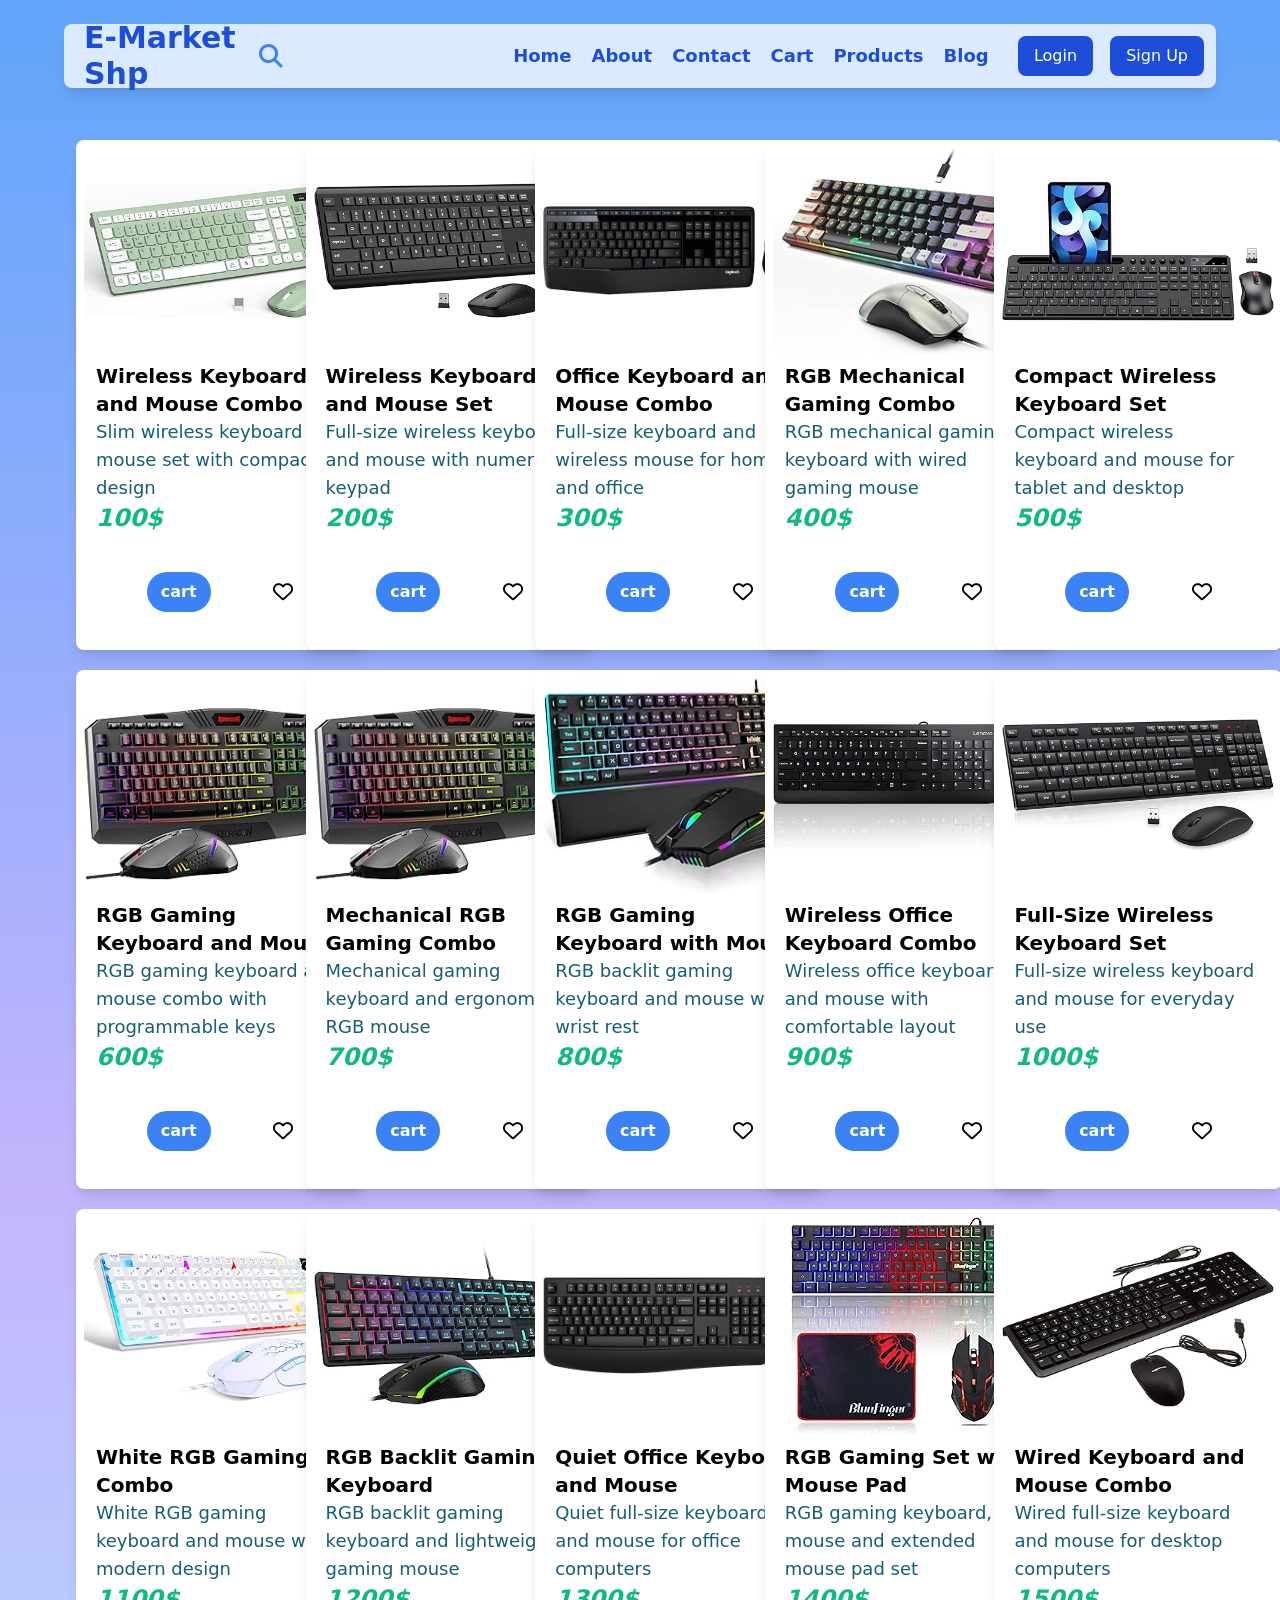
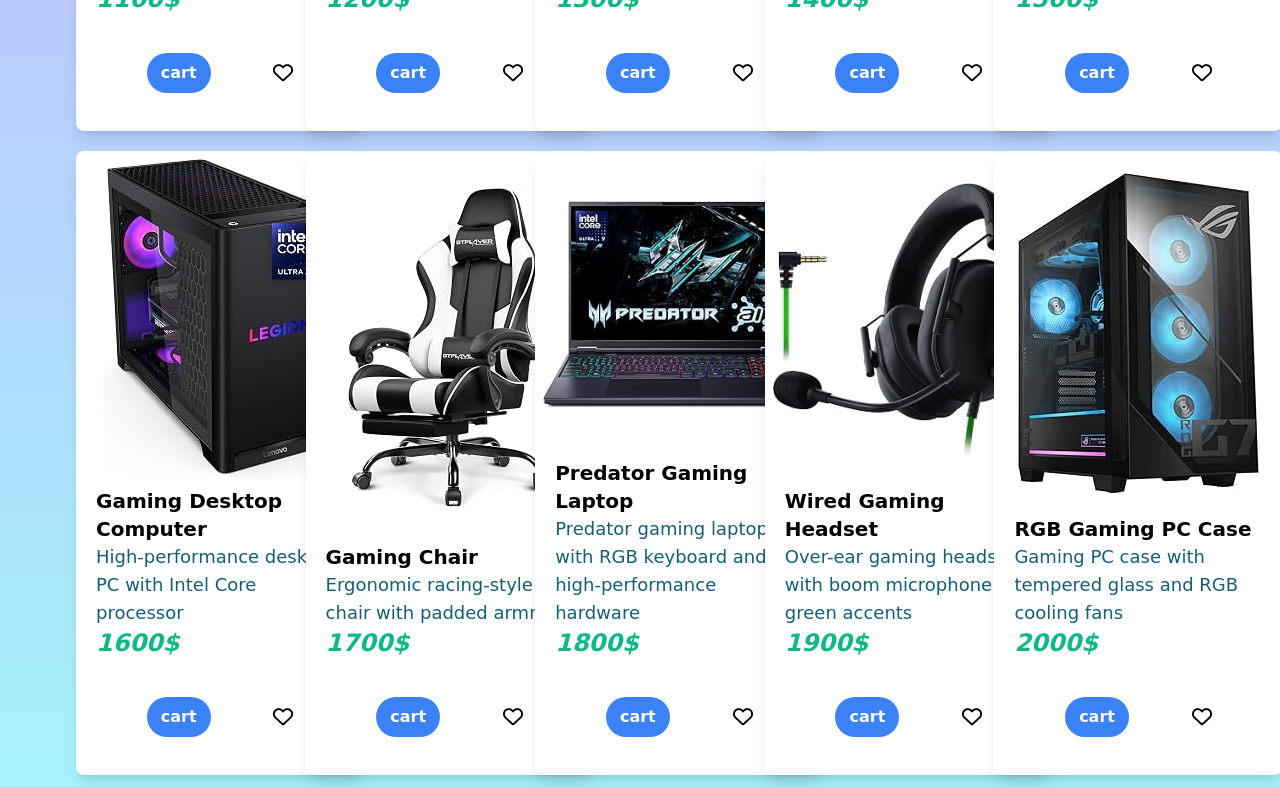
==== index.html @ ade0d56a "Initial e-market project" ====
<!DOCTYPE html>
<html lang="en">
<head>
    
    <link rel="stylesheet" href="css/style.css">
    <link rel="stylesheet" href="css/all.css">
    <meta charset="UTF-8">
    <meta name="viewport" content="width=device-width, initial-scale=1.0">
    <title>Document</title>
    <script src="js/tailwind.js"></script>
    
</head>
<body class="bg-gradient-to-b from-blue-400 via-violet-300 to-cyan-200 w-full min-h-[2000px] ">
    <main class="w-[90%] h-16 rounded-lg shadow-lg fixed left-[5%] top-6 bg-blue-100 px-3 flex items-center">
        <div class="logo-main h-full w-[24%] pl-2 text-3xl font-extrabold text-blue-700 flex items-center">E-Market Shp</div>
        <div class="search-box relative w-96 h-full bg-blue-100 rounded-3xl flex items-center p-1" id="searchBox"><button type="button" class="search-button" id="searchButton" aria-label="Open search"><i class="fa-solid fa-magnifying-glass font-bold text-2xl mx-2 text-blue-500"></i></button><input type="search" class="search-input w-full bg-blue-100 outline-0 focus:outline-none px-3" id="searchInput" aria-label="Search products"></div>
        <div class="list-main w-[45%] h-full px-4 ">
            <ul class="flex justify-center items-center h-full text-lg font-semibold text-blue-700 text-center ">
                <li class="ml-5 cursor-pointer"><a href="index.html">Home</a></li>
                <li class="ml-5 cursor-pointer">About</li>
                <li class="ml-5 cursor-pointer">Contact</li>
                <li class="ml-5 cursor-pointer"><a href="cartproducts.html">Cart</a></li>
                <li class="ml-5 cursor-pointer">Products</li>
                <li class="ml-5 cursor-pointer">Blog</li>
            </ul>
        </div>
        <div class="user-main h-full w-[30%] flex justify-end items-center">
            <div class="user-info hidden flex items-center justify-around" id="userInfo">
                <div class="cart relative flex items-center flex-col">
                    <i class="fas fa-shopping-cart relative text-2xl text-blue-600 mx-2 cursor-pointer hover:text-blue-800 active:text-blue-300" id="cartShowMena"></i>
                <div id="showCart" class="show-cart absolute w-[250px] rounded-2xl min-h-[80px] bg-white shadow-xl  hidden p-4 left-[-75px] max-h-[500px] overflow-y-auto top-8">
                        <div class="mass-empty m-2 text-md text-center text-black font-extralight capitalize" id="nameOfProducts">your cart is empty</div>
                        <button class="bg-blue-500 text-white px-4 py-2 rounded-lg hover:bg-blue-600 active:bg-blue-300 ml-[14%]" ><a href="cartproducts.html">Show All Products</a></button>
                    </div>
                </div>
                <i class="fa-solid fa-circle-user text-2xl text-blue-500 mx-2"></i>
                <div class="text-lg font-semibold text-blue-700" id="userInfoName"></div>
                <button class="bg-red-500 text-white px-4 py-2 m-2 rounded-lg hover:bg-red-600 active:bg-red-300" id="logoutButton">Logout</button>
            </div>
            <div class="linls " id="linksHome">
                <button class="bg-blue-700 text-white px-4 py-2 rounded-lg hover:bg-blue-800 active:bg-blue-300"><a href="login.html">Login</a></button>
            <button class="bg-blue-700 text-white px-4 py-2 rounded-lg ml-3 hover:bg-blue-800 active:bg-blue-300"><a href="register.html">Sign Up</a></button>
            </div>
        </div>
    </main>
    <section class="main-products w-[90%] min-h-[400px] m-auto p-3 mt-32">
        <div class="products-container grid grid-cols-5 gap-5" id="productsContainer">
            
        </div>
    </section>
    <script src="js/script.js"></script>
</body>
</html>
---- css/style.css ----
@import "tailwindcss";
*{
    margin: 0;
    padding: 0;
    box-sizing: border-box;
}
.User-infor{
display: none;
}
.search-box::after{
    content: "";
    position: absolute;
    bottom: 4px;
    left: 50%;
    width: 0;
    height: 2px;
    background-color: #3b82f6;
    margin-left: 15%;
    margin-bottom: 4%;
    transition: width 300ms ease, left 300ms ease;
}
.search-box:focus-within::after{
    left: 0;
    width: 80%;

}
.search-button{
    background: transparent;
    border: 0;
    cursor: pointer;
}
.search-box .search-input{
    width: 0;
    opacity: 0;
    padding-left: 0;
    padding-right: 0;
    transition: width 300ms ease, opacity 300ms ease, padding 300ms ease;
}
.search-box.is-open .search-input{
    width: 100%;
    opacity: 1;
    padding-left: 0.75rem;
    padding-right: 0.75rem;
}
.search-box.is-open::after{
    left: 0;
    width: 80%;
}
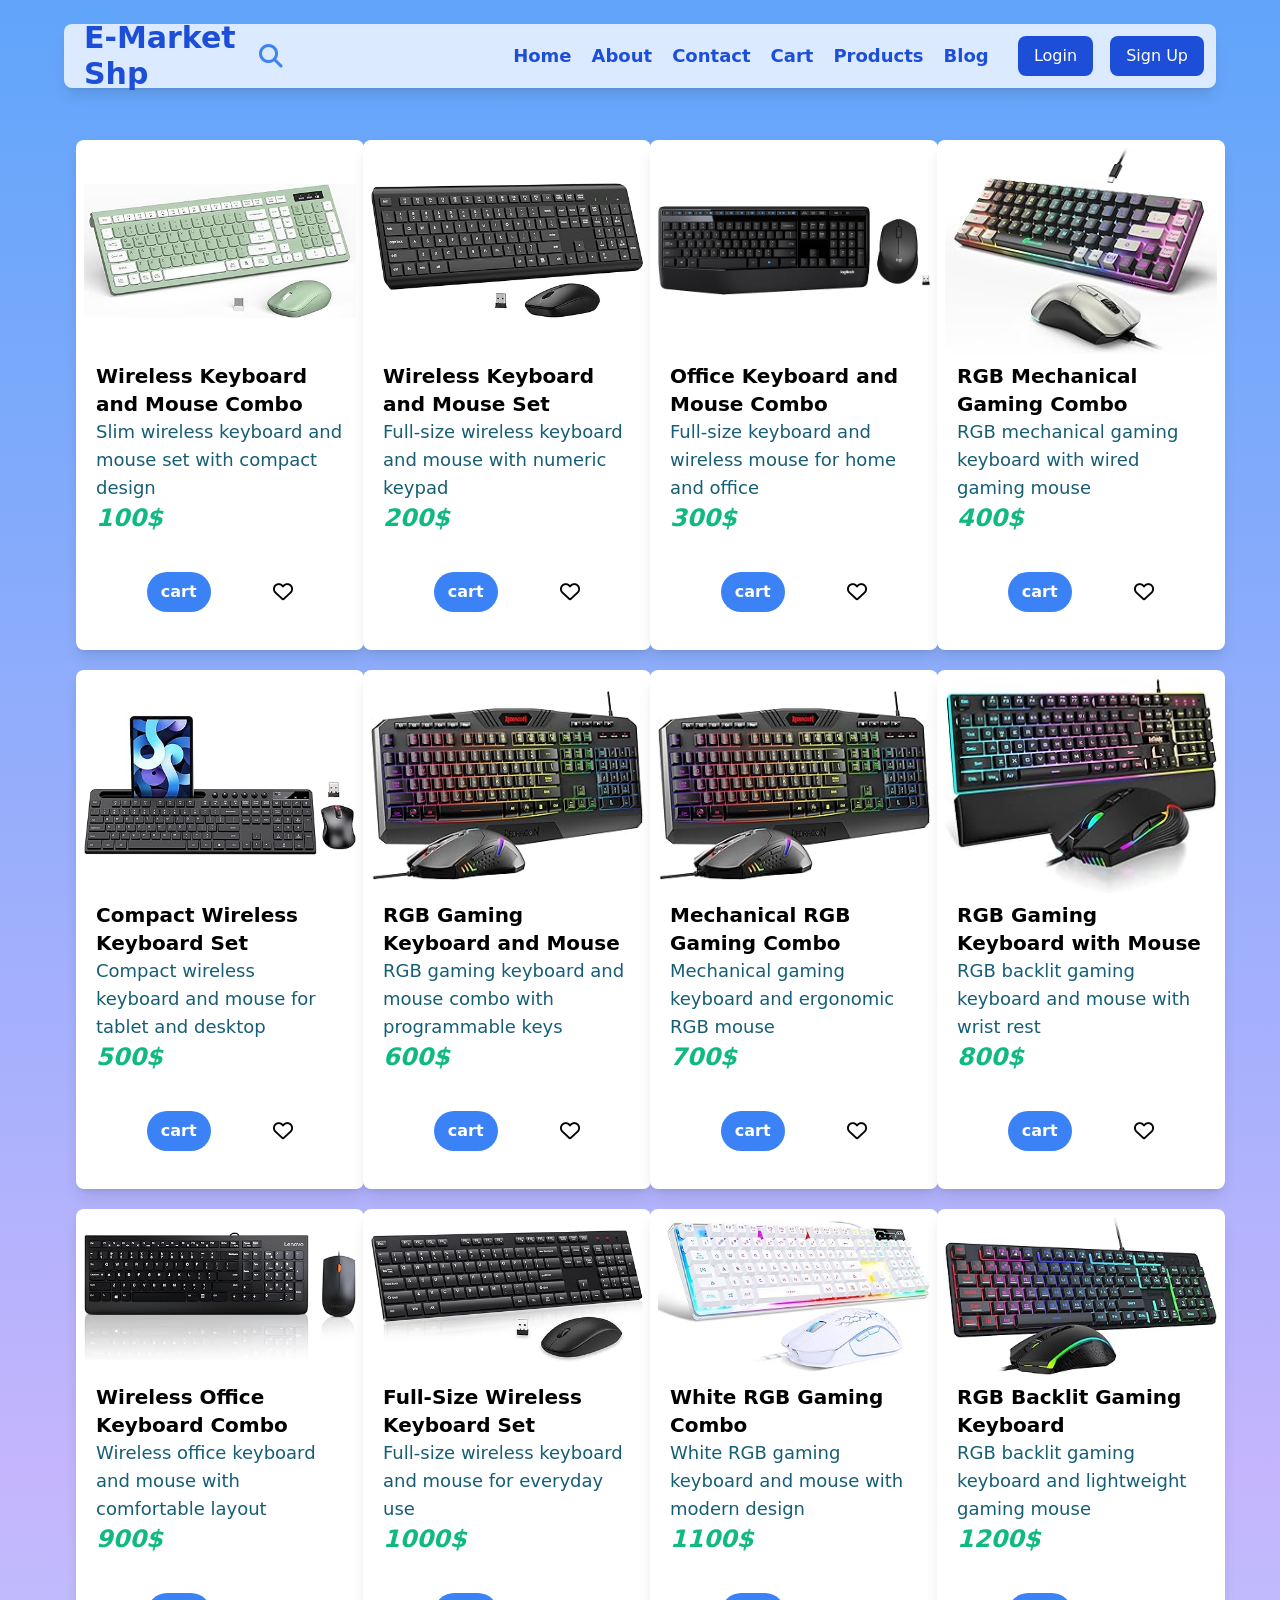
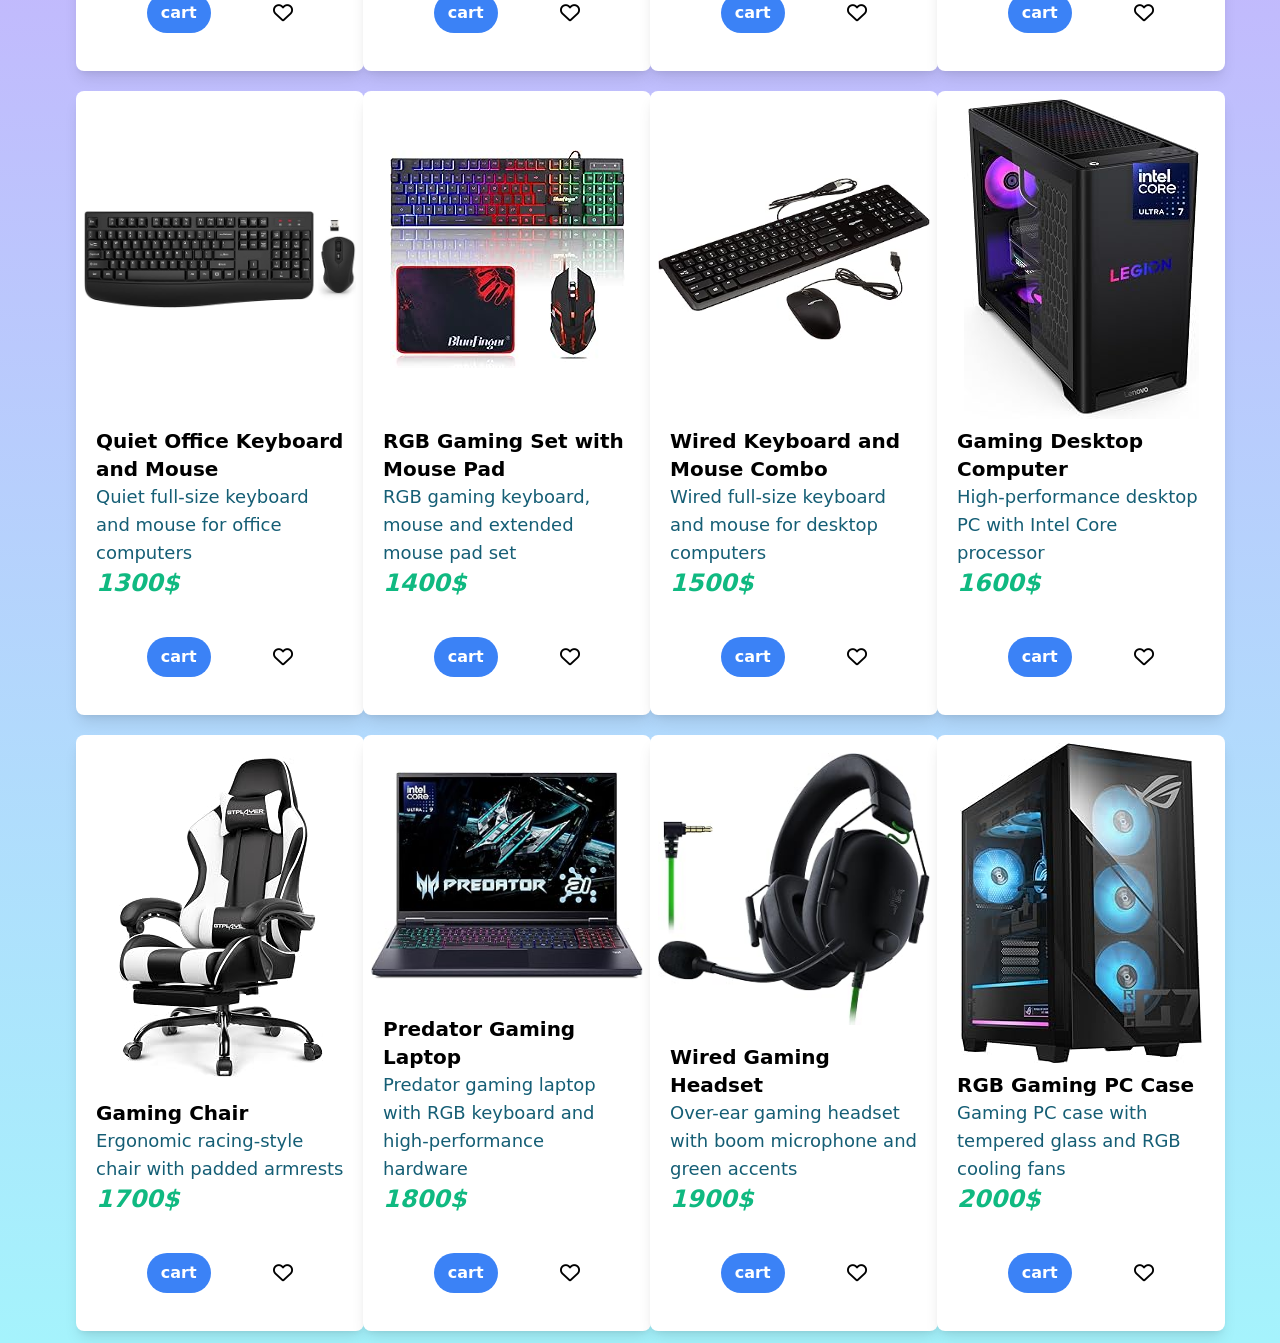
==== commit 9bdf2917: "Update responsive page markup" ====
--- a/index.html
+++ b/index.html
@@ -11,7 +11,7 @@
     
 </head>
 <body class="bg-gradient-to-b from-blue-400 via-violet-300 to-cyan-200 w-full min-h-[2000px] ">
-    <main class="w-[90%] h-16 rounded-lg shadow-lg fixed left-[5%] top-6 bg-blue-100 px-3 flex items-center">
+    <main class="w-[90%] h-16 rounded-lg shadow-lg fixed left-[5%] top-6 bg-blue-100 px-3 flex items-center z-50">
         <div class="logo-main h-full w-[24%] pl-2 text-3xl font-extrabold text-blue-700 flex items-center">E-Market Shp</div>
         <div class="search-box relative w-96 h-full bg-blue-100 rounded-3xl flex items-center p-1" id="searchBox"><button type="button" class="search-button" id="searchButton" aria-label="Open search"><i class="fa-solid fa-magnifying-glass font-bold text-2xl mx-2 text-blue-500"></i></button><input type="search" class="search-input w-full bg-blue-100 outline-0 focus:outline-none px-3" id="searchInput" aria-label="Search products"></div>
         <div class="list-main w-[45%] h-full px-4 ">
--- a/css/style.css
+++ b/css/style.css
@@ -45,4 +45,191 @@
 .search-box.is-open::after{
     left: 0;
     width: 80%;
+}
+
+.products-container{
+    grid-template-columns: repeat(4, minmax(0, 1fr)) !important;
+}
+
+@media (max-width: 1100px){
+    body > main{
+        height: auto;
+        min-height: 7.5rem;
+        flex-wrap: wrap;
+        gap: 0.25rem;
+        padding: 0.5rem;
+    }
+    body > main .logo-main{
+        order: 1;
+        width: 45%;
+        height: 2.25rem;
+        padding-left: 0;
+        font-size: 1.35rem;
+    }
+    body > main .search-box{
+        order: 2;
+        width: 12%;
+        height: 2.25rem;
+    }
+    body > main .user-main{
+        order: 3;
+        width: 40%;
+        height: 2.25rem;
+    }
+    body > main .list-main{
+        order: 4;
+        width: 100%;
+        height: 1.75rem;
+        padding: 0;
+    }
+    body > main .list-main ul{
+        gap: 0.25rem 0.6rem;
+        font-size: 0.75rem;
+    }
+    body > main .list-main li{
+        margin-left: 0;
+    }
+    body > main .linls button,
+    body > main .user-info button{
+        padding: 0.35rem 0.55rem;
+        font-size: 0.75rem;
+    }
+    .main-products,
+    .main-fave{
+        margin-top: 10rem !important;
+    }
+    .products-container{
+        grid-template-columns: repeat(2, minmax(0, 1fr)) !important;
+        gap: 0.75rem !important;
+    }
+    .products-container .product-item{
+        min-width: 0 !important;
+    }
+    .products-container .imge-item{
+        height: 9rem;
+        min-height: 0;
+    }
+    .products-container .imge-item img{
+        object-fit: contain;
+    }
+    .logo-main{
+        white-space: nowrap;
+    }
+}
+
+@media (max-width: 768px){
+    body{
+        overflow-x: hidden;
+    }
+    body > main{
+        position: absolute;
+        top: 1rem;
+        left: 5%;
+        width: 90%;
+        height: auto;
+        min-height: 12rem;
+        flex-wrap: wrap;
+        justify-content: center;
+        gap: 0.25rem;
+        padding: 0.5rem;
+    }
+    body > main .logo-main,
+    body > main .search-box,
+    body > main .list-main,
+    body > main .user-main{
+        width: 100%;
+    }
+    body > main .logo-main{
+        height: 2rem;
+        justify-content: center;
+        padding-left: 0;
+        font-size: 1.35rem;
+    }
+    body > main .search-box{
+        height: 2.25rem;
+    }
+    body > main .list-main{
+        height: auto;
+        padding: 0;
+    }
+    body > main .list-main ul{
+        flex-wrap: wrap;
+        gap: 0.2rem 0.65rem;
+        font-size: 0.75rem;
+    }
+    body > main .list-main li{
+        margin-left: 0;
+    }
+    body > main .user-main{
+        height: auto;
+        justify-content: center;
+    }
+    body > main .user-info,
+    body > main .linls{
+        width: 100%;
+        justify-content: center;
+        text-align: center;
+    }
+    body > main .user-info button{
+        margin: 0.25rem;
+    }
+    body > main .linls button,
+    body > main .user-info button{
+        padding: 0.45rem 0.75rem;
+        font-size: 0.85rem;
+    }
+    .main-products,
+    .main-fave{
+        margin-top: 14rem !important;
+    }
+    .products-container{
+        grid-template-columns: repeat(2, minmax(0, 1fr)) !important;
+        gap: 0.75rem !important;
+    }
+    .products-container .product-item{
+        min-width: 0 !important;
+        width: 100%;
+        max-width: 100%;
+        min-height: 20rem;
+    }
+    .products-container .imge-item{
+        width: 100%;
+        height: 8rem;
+        min-height: 0;
+    }
+    .products-container .imge-item img{
+        object-fit: contain;
+        max-height: 100%;
+    }
+    .product-item .decl-item{
+        padding-left: 0.5rem;
+        padding-right: 0.5rem;
+    }
+    .product-item h2{
+        font-size: 1rem;
+        line-height: 1.25rem;
+    }
+    .product-item p{
+        font-size: 0.85rem;
+        line-height: 1.1rem;
+    }
+    .product-item span{
+        font-size: 1.25rem;
+    }
+}
+
+@media (max-width: 480px){
+    .products-container{
+        grid-template-columns: minmax(0, 1fr) !important;
+    }
+    .products-container .product-item{
+        min-height: 22rem;
+    }
+    .products-container .imge-item{
+        height: 10rem;
+    }
+    .main-products,
+    .main-fave{
+        margin-top: 14rem !important;
+    }
 }
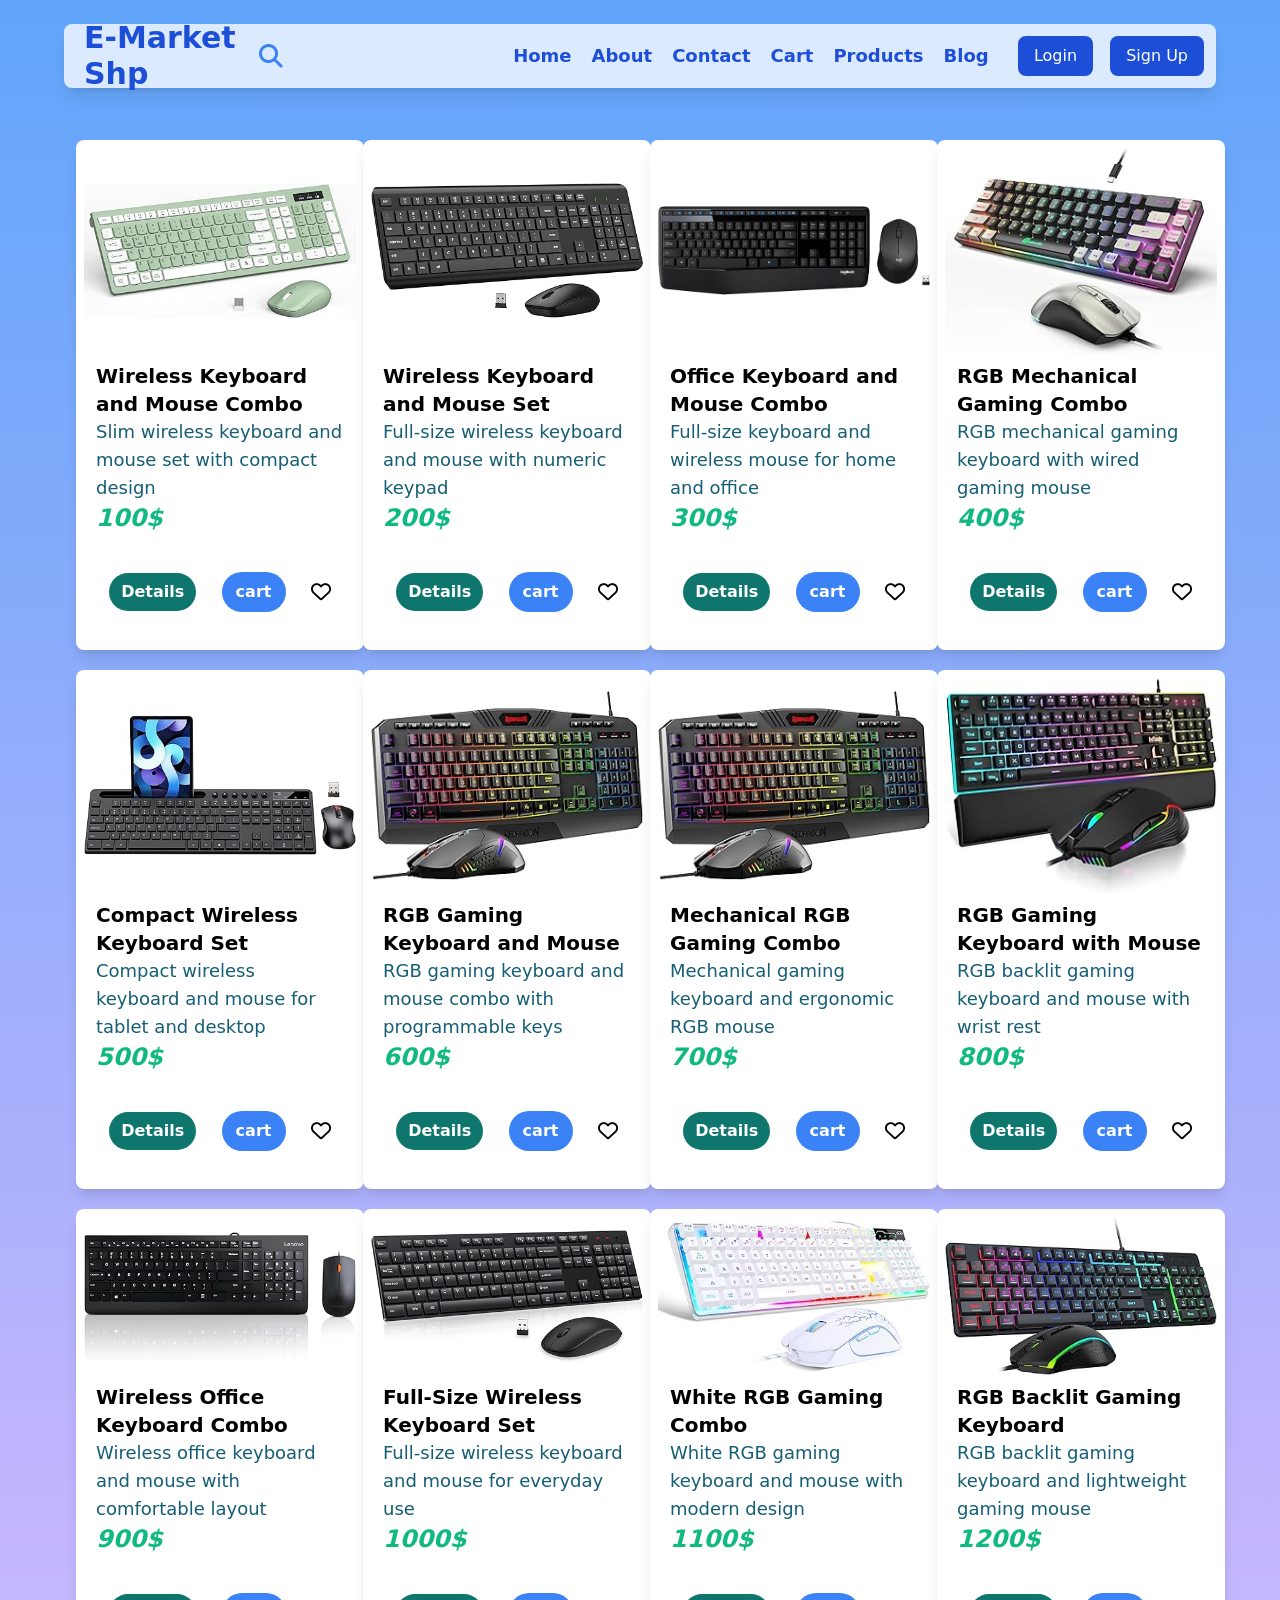
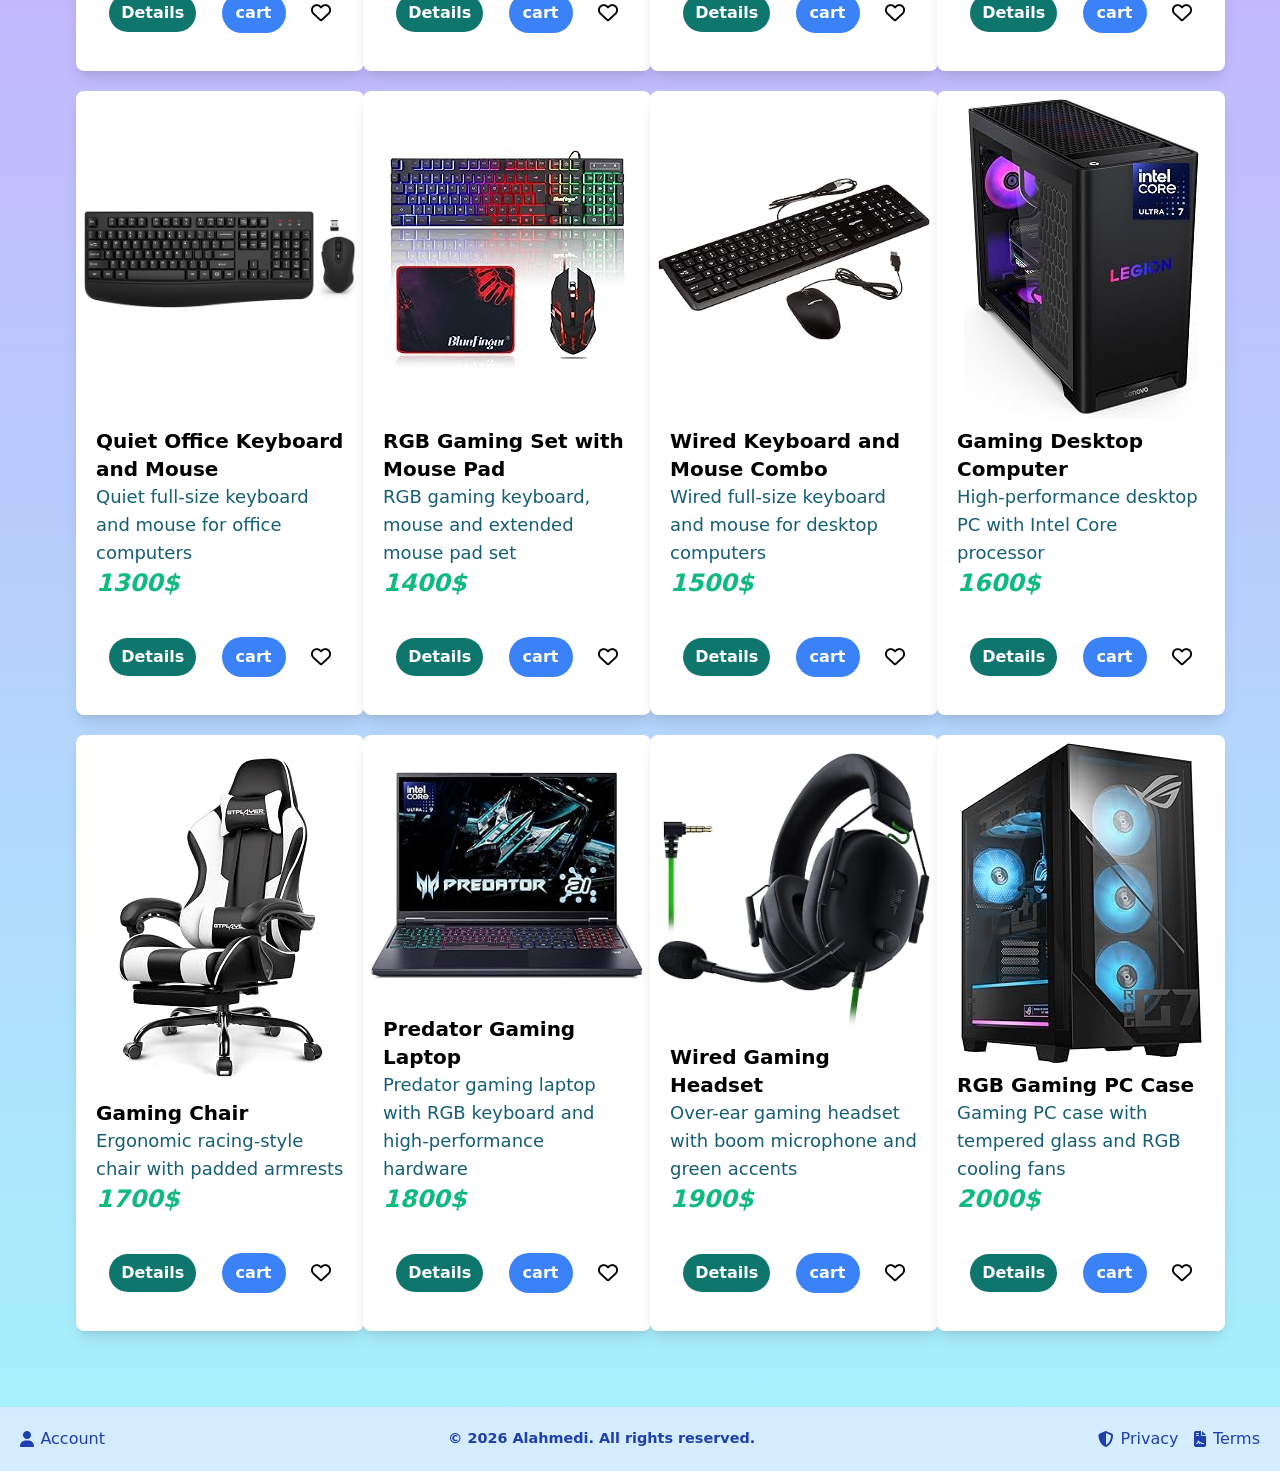
==== commit d5f6db5f: "Polish responsive pages and add footer" ====
--- a/index.html
+++ b/index.html
@@ -48,6 +48,23 @@
             
         </div>
     </section>
+    <div class="details-modal" id="productDetailsModal" aria-hidden="true">
+        <div class="details-panel" role="dialog" aria-modal="true" aria-labelledby="detailsProductName">
+            <button type="button" class="details-close" id="closeDetailsButton" aria-label="Close product details">&times;</button>
+            <img id="detailsProductImage" class="details-image" src="" alt="">
+            <h2 id="detailsProductName"></h2>
+            <p id="detailsProductTitle"></p>
+            <strong id="detailsProductPrice"></strong>
+        </div>
+    </div>
+    <footer class="site-footer">
+        <a class="footer-link" href="login.html"><i class="fa-solid fa-user"></i><span>Account</span></a>
+        <p>&copy; 2026 Alahmedi. All rights reserved.</p>
+        <div class="footer-links">
+            <a class="footer-link" href="#privacy"><i class="fa-solid fa-shield-halved"></i><span>Privacy</span></a>
+            <a class="footer-link" href="#terms"><i class="fa-solid fa-file-contract"></i><span>Terms</span></a>
+        </div>
+    </footer>
     <script src="js/script.js"></script>
 </body>
 </html>
--- a/css/style.css
+++ b/css/style.css
@@ -47,6 +47,139 @@
     width: 80%;
 }
 
+.details-button{
+    border: 0;
+    border-radius: 999px;
+    background: #0f766e;
+    color: white;
+    cursor: pointer;
+    font-weight: 700;
+    padding: 0.45rem 0.75rem;
+}
+.details-button:hover{
+    background: #115e59;
+}
+.details-modal{
+    align-items: center;
+    background: rgb(15 23 42 / 65%);
+    display: none;
+    inset: 0;
+    justify-content: center;
+    padding: 1rem;
+    position: fixed;
+    z-index: 50;
+}
+.details-modal.is-visible{
+    display: flex;
+}
+.details-panel{
+    background: white;
+    border-radius: 1rem;
+    max-width: 32rem;
+    padding: 1.5rem;
+    position: relative;
+    width: 100%;
+}
+.details-close{
+    background: transparent;
+    border: 0;
+    color: #334155;
+    cursor: pointer;
+    font-size: 2rem;
+    line-height: 1;
+    position: absolute;
+    right: 1rem;
+    top: 0.75rem;
+}
+.details-image{
+    height: 12rem;
+    object-fit: contain;
+    width: 100%;
+}
+.details-panel h2{
+    color: #111827;
+    font-size: 1.5rem;
+    font-weight: 800;
+    margin-top: 1rem;
+}
+.details-panel p{
+    color: #155e75;
+    font-size: 1rem;
+    margin-top: 0.5rem;
+}
+.details-panel strong{
+    color: #059669;
+    display: block;
+    font-size: 1.5rem;
+    margin-top: 0.75rem;
+}
+.site-footer{
+    align-items: center;
+    background: rgb(219 234 254 / 90%);
+    color: #1e40af;
+    display: flex;
+    justify-content: space-between;
+    margin: 4rem 0 0;
+    max-width: none;
+    min-height: 4rem;
+    padding: 0.75rem 1.25rem;
+    width: 100%;
+}
+.site-footer p{
+    font-size: 0.9rem;
+    font-weight: 600;
+    margin: 0 1rem;
+    text-align: center;
+}
+.footer-links{
+    display: flex;
+    gap: 1rem;
+}
+.footer-link{
+    align-items: center;
+    color: #1e40af;
+    display: inline-flex;
+    gap: 0.4rem;
+    text-decoration: none;
+}
+.footer-link:hover{
+    color: #1d4ed8;
+}
+.auth-page{
+    min-height: 100vh !important;
+}
+.auth-page .con-sign{
+    height: auto !important;
+    min-height: calc(100vh - 8rem);
+}
+.cart-page{
+    display: flex;
+    flex-direction: column;
+    min-height: 100vh !important;
+}
+.cart-page .site-footer{
+    margin-top: auto;
+}
+@media (max-width: 480px){
+    .site-footer{
+        flex-wrap: wrap;
+        gap: 0.75rem;
+        justify-content: center;
+        margin-top: 3rem;
+        padding: 1rem;
+    }
+    .site-footer p{
+        flex-basis: 100%;
+        order: 3;
+    }
+    .footer-links{
+        gap: 0.75rem;
+    }
+    .auth-page .con-sign{
+        min-height: calc(100vh - 14rem);
+    }
+}
+
 .products-container{
     grid-template-columns: repeat(4, minmax(0, 1fr)) !important;
 }
@@ -121,6 +254,21 @@
     body{
         overflow-x: hidden;
     }
+    body.auth-page .con-sign{
+        align-items: flex-start;
+        min-height: 100vh;
+        padding-top: 14rem;
+        width: 100%;
+    }
+    body.auth-page .con-sign > div{
+        height: auto;
+        max-width: 90%;
+        width: 28rem;
+    }
+    body.auth-page .con-sign input{
+        max-width: 100%;
+        width: 18.75rem;
+    }
     body > main{
         position: absolute;
         top: 1rem;
